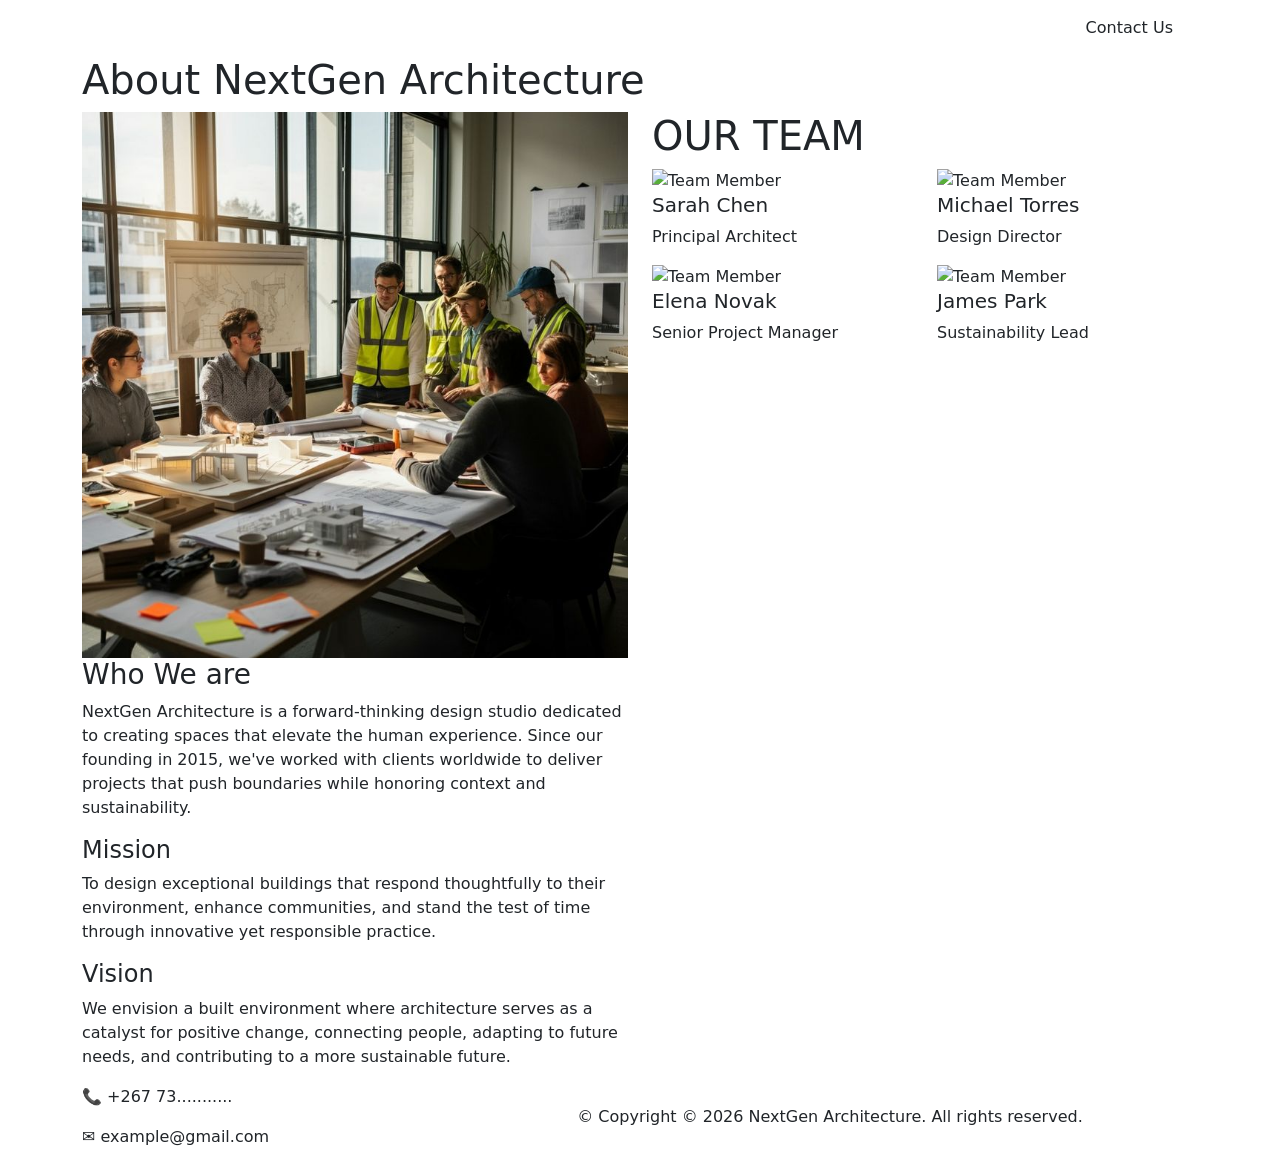
==== about.html @ 37a4579b "Update about.html" ====
<!DOCTYPE html>
<html lang="en">

<head>

    <meta charset="UTF-8">
    <meta name="viewport" content="width=device-width, initial-scale=1.0">

    <title>About | NextGen Architecture</title>

    <link href="https://cdn.jsdelivr.net/npm/bootstrap@5.3.3/dist/css/bootstrap.min.css" rel="stylesheet">

    <link rel="stylesheet" href="css/about.css">

</head>

<body>

    <div class="container main-container">

        <nav class="navbar navbar-expand-lg navbar-dark custom-navbar">

            <div class="container-fluid">

                <a class="navbar-brand" href="index.html">
                    LOGO
                </a>

                <button class="navbar-toggler"
                        type="button"
                        data-bs-toggle="collapse"
                        data-bs-target="#navbarNav">

                    <span class="navbar-toggler-icon"></span>

                </button>

                <div class="collapse navbar-collapse justify-content-center"
                     id="navbarNav">

                    <ul class="navbar-nav">

                        <li class="nav-item">
                            <a class="nav-link" href="index.html">
                                Home
                            </a>
                        </li>

                        <li class="nav-item">
                            <a class="nav-link active" href="about.html">
                                About
                            </a>
                        </li>

                        <li class="nav-item">
                            <a class="nav-link" href="projects.html">
                                Project
                            </a>
                        </li>

                        <li class="nav-item">
                            <a class="nav-link" href="services.html">
                                Service
                            </a>
                        </li>

                        <li class="nav-item">
                            <a class="nav-link" href="contact.html">
                                Contact
                            </a>
                        </li>

                    </ul>

                </div>

                <a href="contact.html" class="btn contact-btn">
                    Contact Us
                </a>

            </div>

        </nav>

        <div class="page-title">

            <h1>
                About NextGen Architecture
            </h1>

        </div>

        <section class="about-section">

            <div class="row">

                <div class="col-lg-6 left-section">

                    <div class="top-about">

                        <div class="about-image">

                            <img src="images/v.jpg"
                                 alt="About Image"
                                 class="img-fluid">

                        </div>

                        <div class="who-we-are">

                            <h3>Who We are</h3>

                            <p>
                                NextGen Architecture is a forward-thinking design
                                studio dedicated to creating spaces that elevate
                                the human experience. Since our founding in 2015,
                                we've worked with clients worldwide to deliver
                                projects that push boundaries while honoring
                                context and sustainability.
                            </p>

                        </div>

                    </div>

                    <div class="mission-vision">

                        <div class="mission-box">

                            <h4>Mission</h4>

                            <p>
                                To design exceptional buildings that respond
                                thoughtfully to their environment, enhance
                                communities, and stand the test of time through
                                innovative yet responsible practice.
                            </p>

                        </div>

                        <div class="vision-box">

                            <h4>Vision</h4>

                            <p>
                                We envision a built environment where architecture
                                serves as a catalyst for positive change,
                                connecting people, adapting to future needs,
                                and contributing to a more sustainable future.
                            </p>

                        </div>

                    </div>

                </div>

                <div class="col-lg-6 team-section">

                    <div class="team-title">

                        <h1>OUR TEAM</h1>

                    </div>

                    <div class="row">

                        <div class="col-md-6">

                            <div class="team-card">

                                <img src="images/architect.jpeg"
                                     alt="Team Member"
                                     class="img-fluid">

                                <div class="team-info">

                                    <h5>Sarah Chen</h5>

                                    <p>Principal Architect</p>

                                </div>

                            </div>

                        </div>

                        <div class="col-md-6">

                            <div class="team-card">

                                <img src="images/team2.jpg"
                                     alt="Team Member"
                                     class="img-fluid">

                                <div class="team-info">

                                    <h5>Michael Torres</h5>

                                    <p>Design Director</p>

                                </div>

                            </div>

                        </div>

                        <div class="col-md-6">

                            <div class="team-card">

                                <img src="images/team3.jpg"
                                     alt="Team Member"
                                     class="img-fluid">

                                <div class="team-info">

                                    <h5>Elena Novak</h5>

                                    <p>Senior Project Manager</p>

                                </div>

                            </div>

                        </div>

                        <div class="col-md-6">

                            <div class="team-card">

                                <img src="images/team4.jpg"
                                     alt="Team Member"
                                     class="img-fluid">

                                <div class="team-info">

                                    <h5>James Park</h5>

                                    <p>Sustainability Lead</p>

                                </div>

                            </div>

                        </div>

                    </div>

                </div>

            </div>

        </section>

        <footer class="footer-section">

            <div class="row align-items-center">

                <div class="col-lg-4 footer-contact">

                    <p>📞 +267 73...........</p>

                    <p>✉️ example@gmail.com</p>

                </div>

                <div class="col-lg-8 text-center">

                    <p>
                        © Copyright © 2026 NextGen Architecture.
                        All rights reserved.
                    </p>

                </div>

            </div>

        </footer>

    </div>

    <script src="https://cdn.jsdelivr.net/npm/bootstrap@5.3.3/dist/js/bootstrap.bundle.min.js"></script>

</body>
</html>
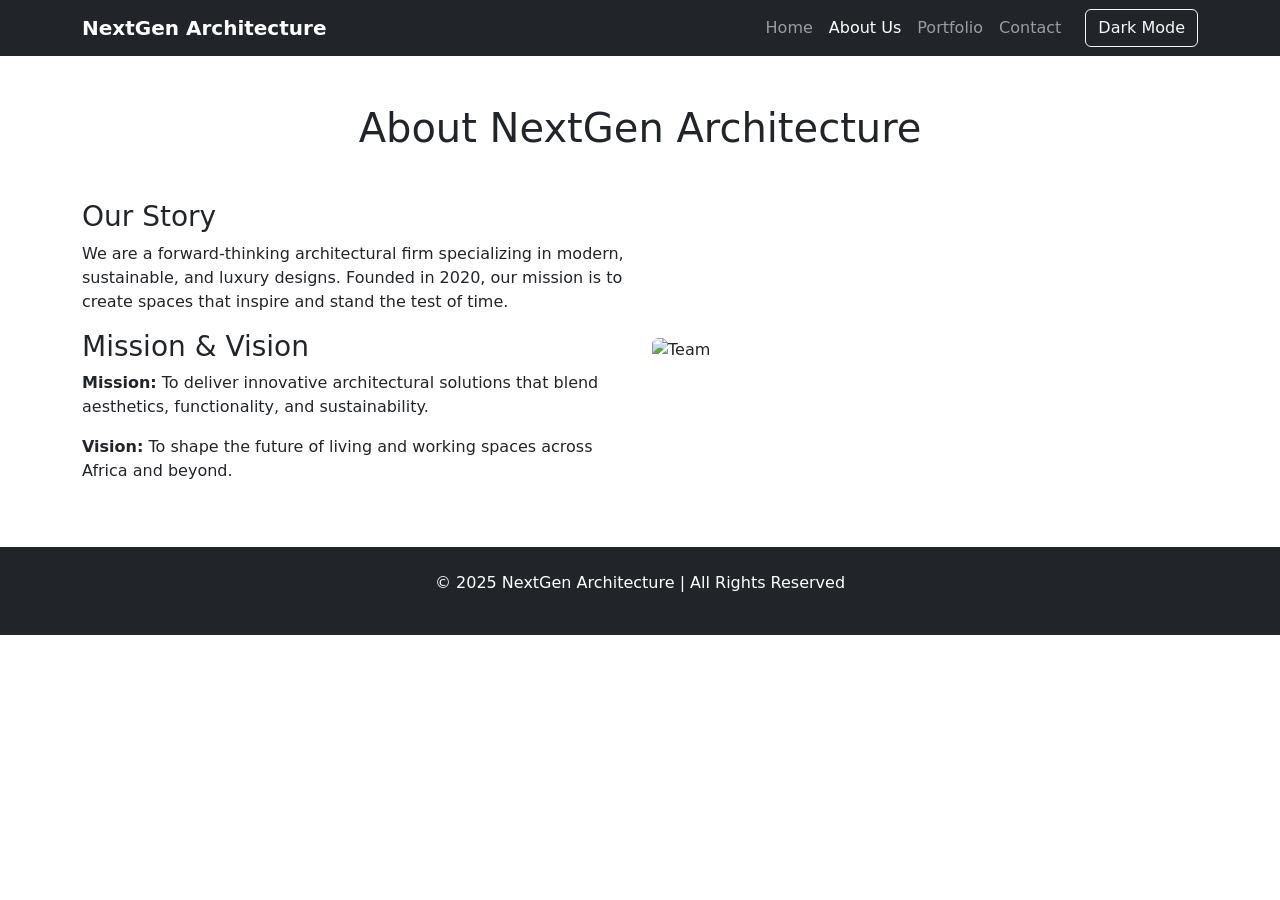
==== commit dc398e3d: "Update about.html" ====
--- a/about.html
+++ b/about.html
@@ -1,286 +1,54 @@
 <!DOCTYPE html>
 <html lang="en">
-
 <head>
-
     <meta charset="UTF-8">
     <meta name="viewport" content="width=device-width, initial-scale=1.0">
+    <title>About Us - NextGen Architecture</title>
+    <link href="https://cdn.jsdelivr.net/npm/bootstrap@5.3.0/dist/css/bootstrap.min.css" rel="stylesheet">
+    <link rel="stylesheet" href="styles.css">
+</head>
+<body>
+    <nav class="navbar navbar-expand-lg navbar-dark bg-dark">
+        <div class="container">
+            <a class="navbar-brand fw-bold" href="index.html">NextGen Architecture</a>
+            <button class="navbar-toggler" type="button" data-bs-toggle="collapse" data-bs-target="#navbarNav">
+                <span class="navbar-toggler-icon"></span>
+            </button>
+            <div class="collapse navbar-collapse" id="navbarNav">
+                <ul class="navbar-nav ms-auto">
+                    <li class="nav-item"><a class="nav-link" href="index.html">Home</a></li>
+                    <li class="nav-item"><a class="nav-link active" href="about.html">About Us</a></li>
+                    <li class="nav-item"><a class="nav-link" href="portfolio.html">Portfolio</a></li>
+                    <li class="nav-item"><a class="nav-link" href="contact.html">Contact</a></li>
+                </ul>
+                <button id="theme-toggle" class="btn btn-outline-light ms-3">Dark Mode</button>
+            </div>
+        </div>
+    </nav>
 
-    <title>About | NextGen Architecture</title>
-
-    <link href="https://cdn.jsdelivr.net/npm/bootstrap@5.3.3/dist/css/bootstrap.min.css" rel="stylesheet">
-
-    <link rel="stylesheet" href="css/about.css">
-
-</head>
-
-<body>
-
-    <div class="container main-container">
-
-        <nav class="navbar navbar-expand-lg navbar-dark custom-navbar">
-
-            <div class="container-fluid">
-
-                <a class="navbar-brand" href="index.html">
-                    LOGO
-                </a>
-
-                <button class="navbar-toggler"
-                        type="button"
-                        data-bs-toggle="collapse"
-                        data-bs-target="#navbarNav">
-
-                    <span class="navbar-toggler-icon"></span>
-
-                </button>
-
-                <div class="collapse navbar-collapse justify-content-center"
-                     id="navbarNav">
-
-                    <ul class="navbar-nav">
-
-                        <li class="nav-item">
-                            <a class="nav-link" href="index.html">
-                                Home
-                            </a>
-                        </li>
-
-                        <li class="nav-item">
-                            <a class="nav-link active" href="about.html">
-                                About
-                            </a>
-                        </li>
-
-                        <li class="nav-item">
-                            <a class="nav-link" href="projects.html">
-                                Project
-                            </a>
-                        </li>
-
-                        <li class="nav-item">
-                            <a class="nav-link" href="services.html">
-                                Service
-                            </a>
-                        </li>
-
-                        <li class="nav-item">
-                            <a class="nav-link" href="contact.html">
-                                Contact
-                            </a>
-                        </li>
-
-                    </ul>
-
-                </div>
-
-                <a href="contact.html" class="btn contact-btn">
-                    Contact Us
-                </a>
-
+    <div class="container my-5">
+        <h1 class="text-center mb-5">About NextGen Architecture</h1>
+        
+        <div class="row align-items-center">
+            <div class="col-md-6">
+                <h3>Our Story</h3>
+                <p>We are a forward-thinking architectural firm specializing in modern, sustainable, and luxury designs. Founded in 2020, our mission is to create spaces that inspire and stand the test of time.</p>
+                
+                <h3>Mission & Vision</h3>
+                <p><strong>Mission:</strong> To deliver innovative architectural solutions that blend aesthetics, functionality, and sustainability.</p>
+                <p><strong>Vision:</strong> To shape the future of living and working spaces across Africa and beyond.</p>
             </div>
-
-        </nav>
-
-        <div class="page-title">
-
-            <h1>
-                About NextGen Architecture
-            </h1>
-
+            <div class="col-md-6">
+                <img src="https://placehold.co/600x400?text=Our+Team" class="img-fluid rounded" alt="Team">
+            </div>
         </div>
-
-        <section class="about-section">
-
-            <div class="row">
-
-                <div class="col-lg-6 left-section">
-
-                    <div class="top-about">
-
-                        <div class="about-image">
-
-                            <img src="images/v.jpg"
-                                 alt="About Image"
-                                 class="img-fluid">
-
-                        </div>
-
-                        <div class="who-we-are">
-
-                            <h3>Who We are</h3>
-
-                            <p>
-                                NextGen Architecture is a forward-thinking design
-                                studio dedicated to creating spaces that elevate
-                                the human experience. Since our founding in 2015,
-                                we've worked with clients worldwide to deliver
-                                projects that push boundaries while honoring
-                                context and sustainability.
-                            </p>
-
-                        </div>
-
-                    </div>
-
-                    <div class="mission-vision">
-
-                        <div class="mission-box">
-
-                            <h4>Mission</h4>
-
-                            <p>
-                                To design exceptional buildings that respond
-                                thoughtfully to their environment, enhance
-                                communities, and stand the test of time through
-                                innovative yet responsible practice.
-                            </p>
-
-                        </div>
-
-                        <div class="vision-box">
-
-                            <h4>Vision</h4>
-
-                            <p>
-                                We envision a built environment where architecture
-                                serves as a catalyst for positive change,
-                                connecting people, adapting to future needs,
-                                and contributing to a more sustainable future.
-                            </p>
-
-                        </div>
-
-                    </div>
-
-                </div>
-
-                <div class="col-lg-6 team-section">
-
-                    <div class="team-title">
-
-                        <h1>OUR TEAM</h1>
-
-                    </div>
-
-                    <div class="row">
-
-                        <div class="col-md-6">
-
-                            <div class="team-card">
-
-                                <img src="images/architect.jpeg"
-                                     alt="Team Member"
-                                     class="img-fluid">
-
-                                <div class="team-info">
-
-                                    <h5>Sarah Chen</h5>
-
-                                    <p>Principal Architect</p>
-
-                                </div>
-
-                            </div>
-
-                        </div>
-
-                        <div class="col-md-6">
-
-                            <div class="team-card">
-
-                                <img src="images/team2.jpg"
-                                     alt="Team Member"
-                                     class="img-fluid">
-
-                                <div class="team-info">
-
-                                    <h5>Michael Torres</h5>
-
-                                    <p>Design Director</p>
-
-                                </div>
-
-                            </div>
-
-                        </div>
-
-                        <div class="col-md-6">
-
-                            <div class="team-card">
-
-                                <img src="images/team3.jpg"
-                                     alt="Team Member"
-                                     class="img-fluid">
-
-                                <div class="team-info">
-
-                                    <h5>Elena Novak</h5>
-
-                                    <p>Senior Project Manager</p>
-
-                                </div>
-
-                            </div>
-
-                        </div>
-
-                        <div class="col-md-6">
-
-                            <div class="team-card">
-
-                                <img src="images/team4.jpg"
-                                     alt="Team Member"
-                                     class="img-fluid">
-
-                                <div class="team-info">
-
-                                    <h5>James Park</h5>
-
-                                    <p>Sustainability Lead</p>
-
-                                </div>
-
-                            </div>
-
-                        </div>
-
-                    </div>
-
-                </div>
-
-            </div>
-
-        </section>
-
-        <footer class="footer-section">
-
-            <div class="row align-items-center">
-
-                <div class="col-lg-4 footer-contact">
-
-                    <p>📞 +267 73...........</p>
-
-                    <p>✉️ example@gmail.com</p>
-
-                </div>
-
-                <div class="col-lg-8 text-center">
-
-                    <p>
-                        © Copyright © 2026 NextGen Architecture.
-                        All rights reserved.
-                    </p>
-
-                </div>
-
-            </div>
-
-        </footer>
-
     </div>
 
-    <script src="https://cdn.jsdelivr.net/npm/bootstrap@5.3.3/dist/js/bootstrap.bundle.min.js"></script>
+    <footer class="bg-dark text-white text-center py-4">
+        <p>&copy; 2025 NextGen Architecture | All Rights Reserved</p>
+    </footer>
 
+    <script src="https://cdn.jsdelivr.net/npm/bootstrap@5.3.0/dist/js/bootstrap.bundle.min.js"></script>
+    <script src="script.js"></script>
 </body>
 </html>
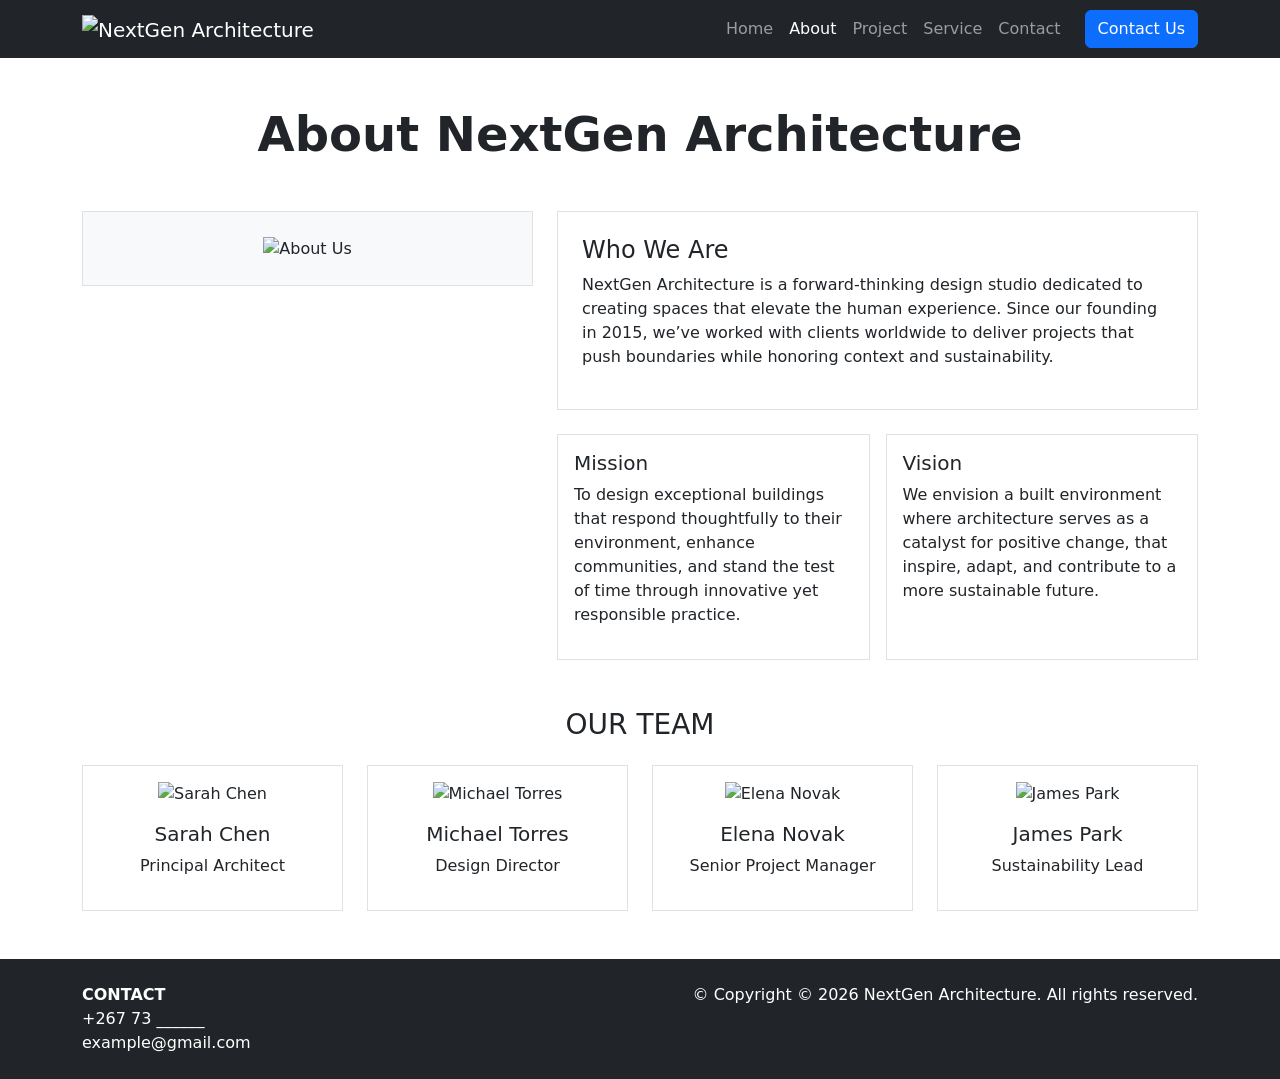
==== commit bb490dd6: "Update about.html" ====
--- a/about.html
+++ b/about.html
@@ -3,49 +3,125 @@
 <head>
     <meta charset="UTF-8">
     <meta name="viewport" content="width=device-width, initial-scale=1.0">
-    <title>About Us - NextGen Architecture</title>
+    <title>About - NextGen Architecture</title>
     <link href="https://cdn.jsdelivr.net/npm/bootstrap@5.3.0/dist/css/bootstrap.min.css" rel="stylesheet">
     <link rel="stylesheet" href="styles.css">
 </head>
 <body>
+
+    <!-- Navigation -->
     <nav class="navbar navbar-expand-lg navbar-dark bg-dark">
         <div class="container">
-            <a class="navbar-brand fw-bold" href="index.html">NextGen Architecture</a>
+            <a class="navbar-brand" href="index.html">
+                <img src="images/logo.png" alt="NextGen Architecture" height="50">
+            </a>
+
             <button class="navbar-toggler" type="button" data-bs-toggle="collapse" data-bs-target="#navbarNav">
                 <span class="navbar-toggler-icon"></span>
             </button>
+
             <div class="collapse navbar-collapse" id="navbarNav">
                 <ul class="navbar-nav ms-auto">
                     <li class="nav-item"><a class="nav-link" href="index.html">Home</a></li>
-                    <li class="nav-item"><a class="nav-link active" href="about.html">About Us</a></li>
-                    <li class="nav-item"><a class="nav-link" href="portfolio.html">Portfolio</a></li>
+                    <li class="nav-item"><a class="nav-link active" href="about.html">About</a></li>
+                    <li class="nav-item"><a class="nav-link" href="portfolio.html">Project</a></li>
+                    <li class="nav-item"><a class="nav-link" href="services.html">Service</a></li>
                     <li class="nav-item"><a class="nav-link" href="contact.html">Contact</a></li>
                 </ul>
-                <button id="theme-toggle" class="btn btn-outline-light ms-3">Dark Mode</button>
+                <a href="contact.html" class="btn btn-primary ms-3">Contact Us</a>
             </div>
         </div>
     </nav>
 
-    <div class="container my-5">
-        <h1 class="text-center mb-5">About NextGen Architecture</h1>
-        
-        <div class="row align-items-center">
-            <div class="col-md-6">
-                <h3>Our Story</h3>
-                <p>We are a forward-thinking architectural firm specializing in modern, sustainable, and luxury designs. Founded in 2020, our mission is to create spaces that inspire and stand the test of time.</p>
-                
-                <h3>Mission & Vision</h3>
-                <p><strong>Mission:</strong> To deliver innovative architectural solutions that blend aesthetics, functionality, and sustainability.</p>
-                <p><strong>Vision:</strong> To shape the future of living and working spaces across Africa and beyond.</p>
+    <div class="container mt-5">
+        <h1 class="text-center display-5 fw-bold mb-5">About NextGen Architecture</h1>
+
+        <div class="row">
+            <!-- Left Image -->
+            <div class="col-lg-5">
+                <div class="border p-4 bg-light text-center">
+                    <!-- Put your About main image here -->
+                    <img src="images/about-main.jpg" alt="About Us" class="img-fluid">
+                </div>
             </div>
-            <div class="col-md-6">
-                <img src="https://placehold.co/600x400?text=Our+Team" class="img-fluid rounded" alt="Team">
+
+            <!-- Who We Are -->
+            <div class="col-lg-7">
+                <div class="border p-4 mb-4">
+                    <h4>Who We Are</h4>
+                    <p>
+                        NextGen Architecture is a forward-thinking design studio dedicated to creating spaces 
+                        that elevate the human experience. Since our founding in 2015, we’ve worked with clients 
+                        worldwide to deliver projects that push boundaries while honoring context and sustainability.
+                    </p>
+                </div>
+
+                <!-- Mission & Vision -->
+                <div class="row g-3">
+                    <div class="col-md-6">
+                        <div class="border p-3 h-100">
+                            <h5>Mission</h5>
+                            <p>To design exceptional buildings that respond thoughtfully to their environment, enhance communities, and stand the test of time through innovative yet responsible practice.</p>
+                        </div>
+                    </div>
+                    <div class="col-md-6">
+                        <div class="border p-3 h-100">
+                            <h5>Vision</h5>
+                            <p>We envision a built environment where architecture serves as a catalyst for positive change, that inspire, adapt, and contribute to a more sustainable future.</p>
+                        </div>
+                    </div>
+                </div>
+            </div>
+        </div>
+
+        <!-- Our Team -->
+        <h3 class="text-center mt-5 mb-4">OUR TEAM</h3>
+        <div class="row g-4">
+            <div class="col-md-6 col-lg-3">
+                <div class="border p-3 text-center">
+                    <img src="images/sarah-chen.jpg" alt="Sarah Chen" class="img-fluid mb-3" style="height: 180px; object-fit: cover;">
+                    <h5>Sarah Chen</h5>
+                    <p>Principal Architect</p>
+                </div>
+            </div>
+            <div class="col-md-6 col-lg-3">
+                <div class="border p-3 text-center">
+                    <img src="images/michael-torres.jpg" alt="Michael Torres" class="img-fluid mb-3" style="height: 180px; object-fit: cover;">
+                    <h5>Michael Torres</h5>
+                    <p>Design Director</p>
+                </div>
+            </div>
+            <div class="col-md-6 col-lg-3">
+                <div class="border p-3 text-center">
+                    <img src="images/elena-novak.jpg" alt="Elena Novak" class="img-fluid mb-3" style="height: 180px; object-fit: cover;">
+                    <h5>Elena Novak</h5>
+                    <p>Senior Project Manager</p>
+                </div>
+            </div>
+            <div class="col-md-6 col-lg-3">
+                <div class="border p-3 text-center">
+                    <img src="images/james-park.jpg" alt="James Park" class="img-fluid mb-3" style="height: 180px; object-fit: cover;">
+                    <h5>James Park</h5>
+                    <p>Sustainability Lead</p>
+                </div>
             </div>
         </div>
     </div>
 
-    <footer class="bg-dark text-white text-center py-4">
-        <p>&copy; 2025 NextGen Architecture | All Rights Reserved</p>
+    <!-- Footer -->
+    <footer class="bg-dark text-white py-4 mt-5">
+        <div class="container">
+            <div class="row">
+                <div class="col-md-6">
+                    <strong>CONTACT</strong><br>
+                    +267 73 ______<br>
+                    example@gmail.com
+                </div>
+                <div class="col-md-6 text-md-end">
+                    © Copyright © 2026 NextGen Architecture. All rights reserved.
+                </div>
+            </div>
+        </div>
     </footer>
 
     <script src="https://cdn.jsdelivr.net/npm/bootstrap@5.3.0/dist/js/bootstrap.bundle.min.js"></script>
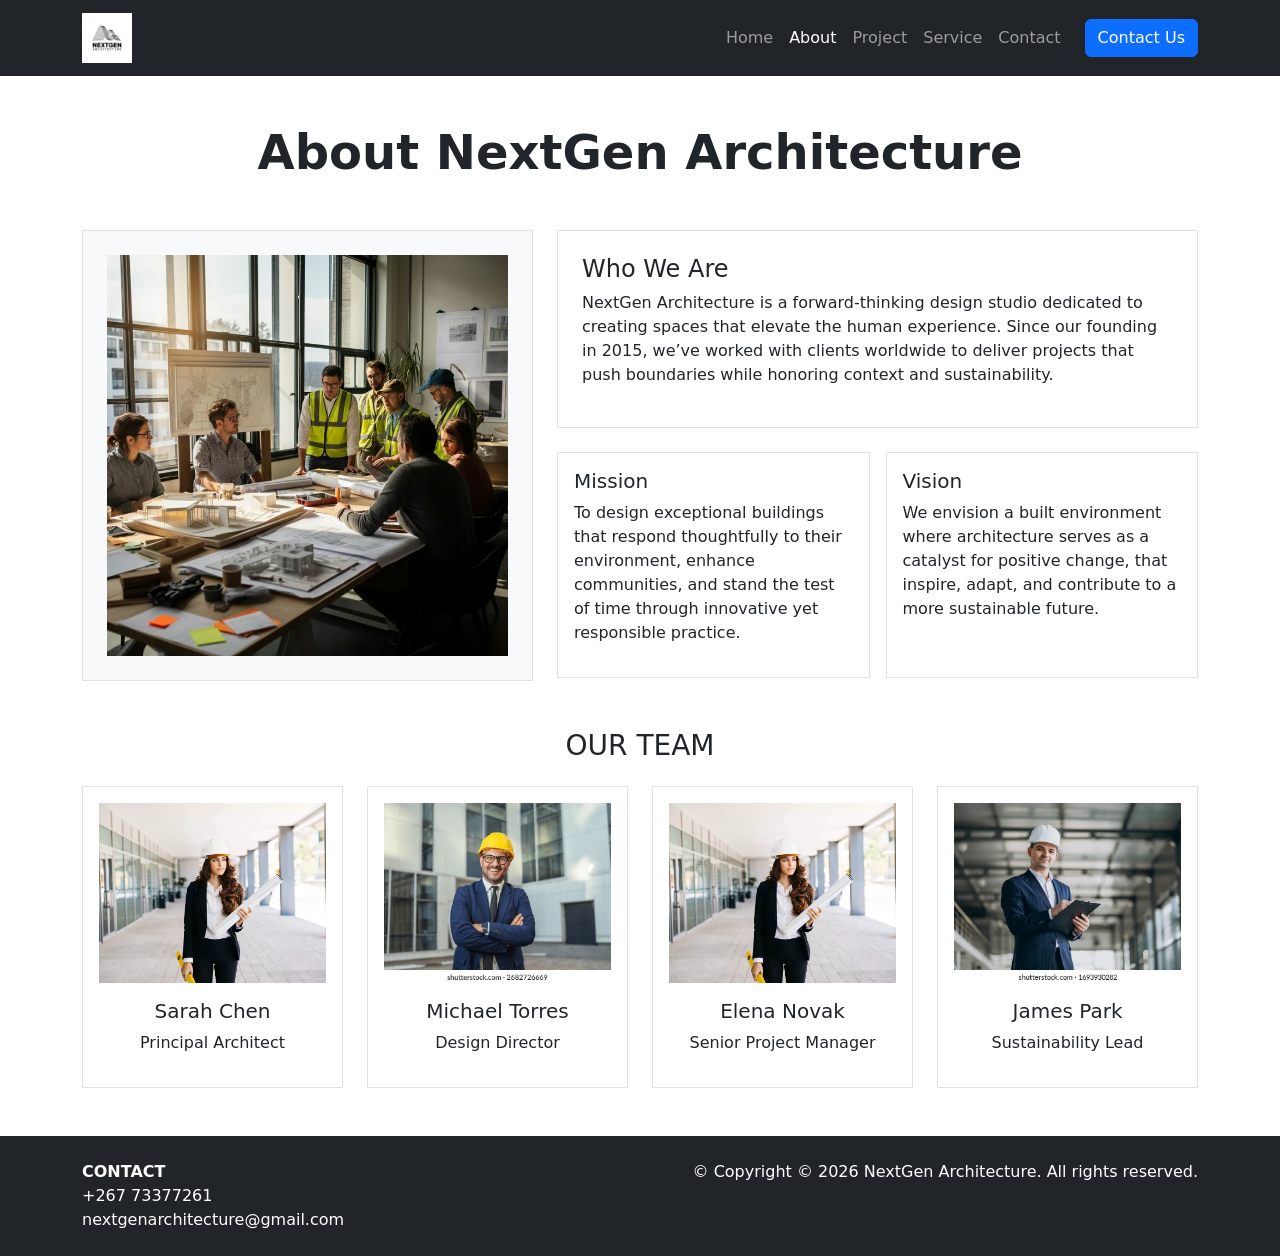
==== commit 4afd2677: "Update about.html" ====
--- a/about.html
+++ b/about.html
@@ -24,7 +24,7 @@
                 <ul class="navbar-nav ms-auto">
                     <li class="nav-item"><a class="nav-link" href="index.html">Home</a></li>
                     <li class="nav-item"><a class="nav-link active" href="about.html">About</a></li>
-                    <li class="nav-item"><a class="nav-link" href="portfolio.html">Project</a></li>
+                    <li class="nav-item"><a class="nav-link" href="project.html">Project</a></li>
                     <li class="nav-item"><a class="nav-link" href="services.html">Service</a></li>
                     <li class="nav-item"><a class="nav-link" href="contact.html">Contact</a></li>
                 </ul>
@@ -114,8 +114,8 @@
             <div class="row">
                 <div class="col-md-6">
                     <strong>CONTACT</strong><br>
-                    +267 73 ______<br>
-                    example@gmail.com
+                    +267 73377261<br>
+                    nextgenarchitecture@gmail.com
                 </div>
                 <div class="col-md-6 text-md-end">
                     © Copyright © 2026 NextGen Architecture. All rights reserved.
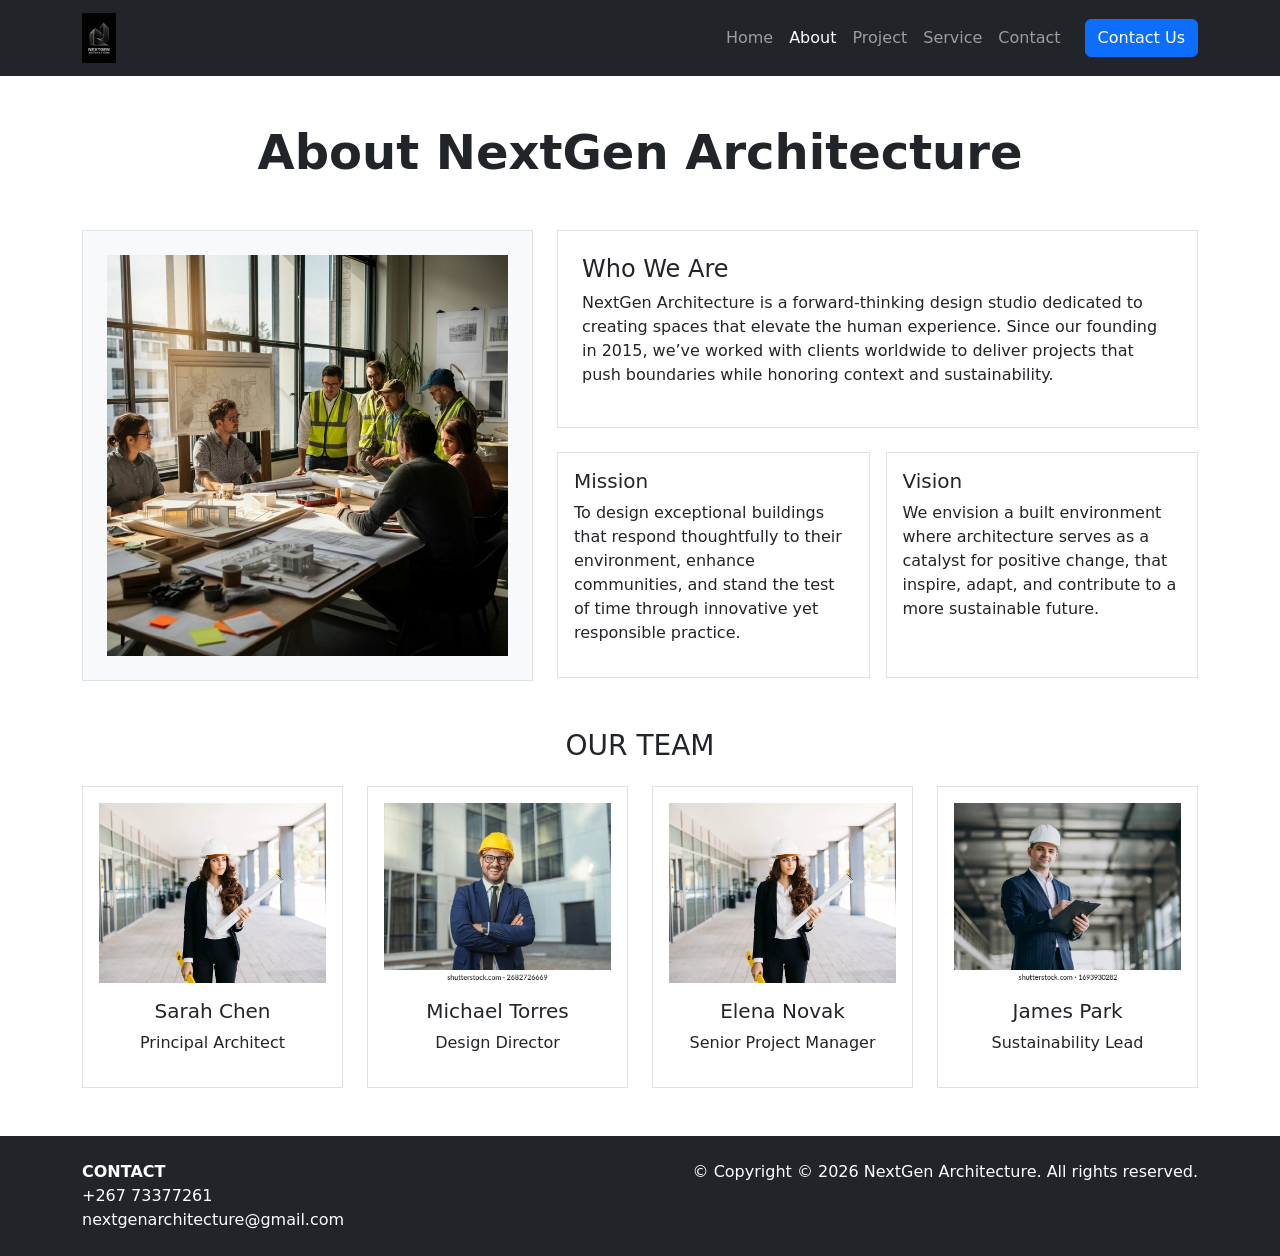
==== commit b3bfda21: "Update about.html" ====
--- a/about.html
+++ b/about.html
@@ -13,7 +13,7 @@
     <nav class="navbar navbar-expand-lg navbar-dark bg-dark">
         <div class="container">
             <a class="navbar-brand" href="index.html">
-                <img src="images/logo.png" alt="NextGen Architecture" height="50">
+                <img src="images/logoo.jpg" alt="NextGen Architecture" height="50">
             </a>
 
             <button class="navbar-toggler" type="button" data-bs-toggle="collapse" data-bs-target="#navbarNav">
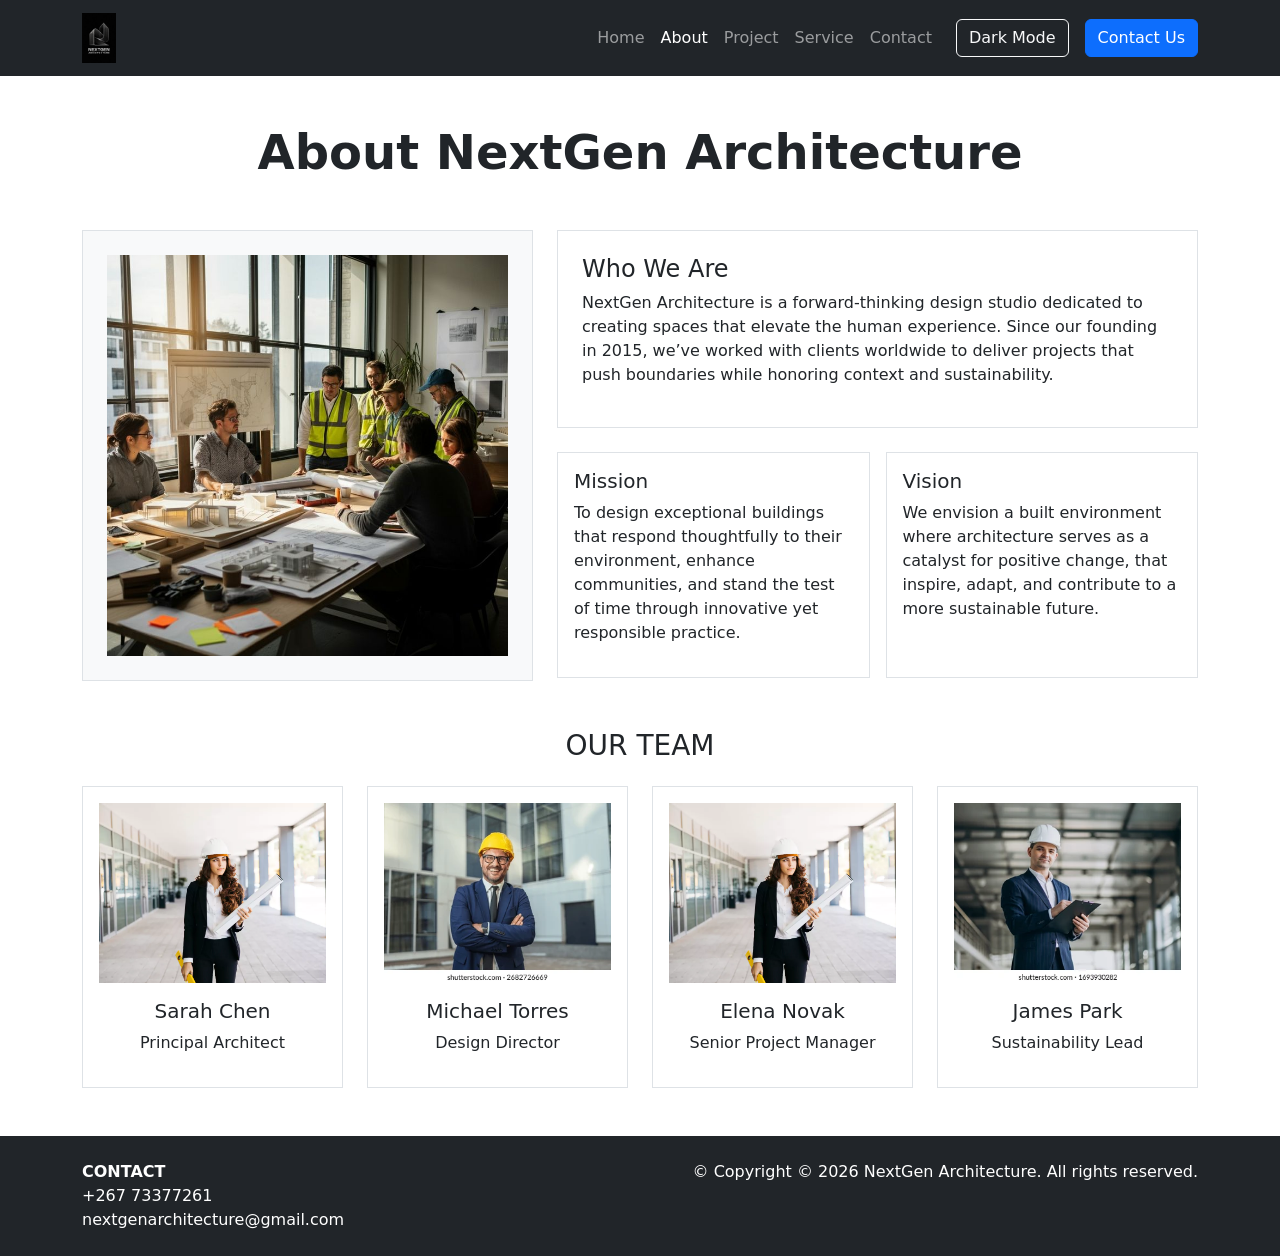
==== commit daf48410: "Update about.html" ====
--- a/about.html
+++ b/about.html
@@ -28,6 +28,7 @@
                     <li class="nav-item"><a class="nav-link" href="services.html">Service</a></li>
                     <li class="nav-item"><a class="nav-link" href="contact.html">Contact</a></li>
                 </ul>
+                <button id="theme-toggle" class="btn btn-outline-light ms-3">Dark Mode</button>
                 <a href="contact.html" class="btn btn-primary ms-3">Contact Us</a>
             </div>
         </div>
